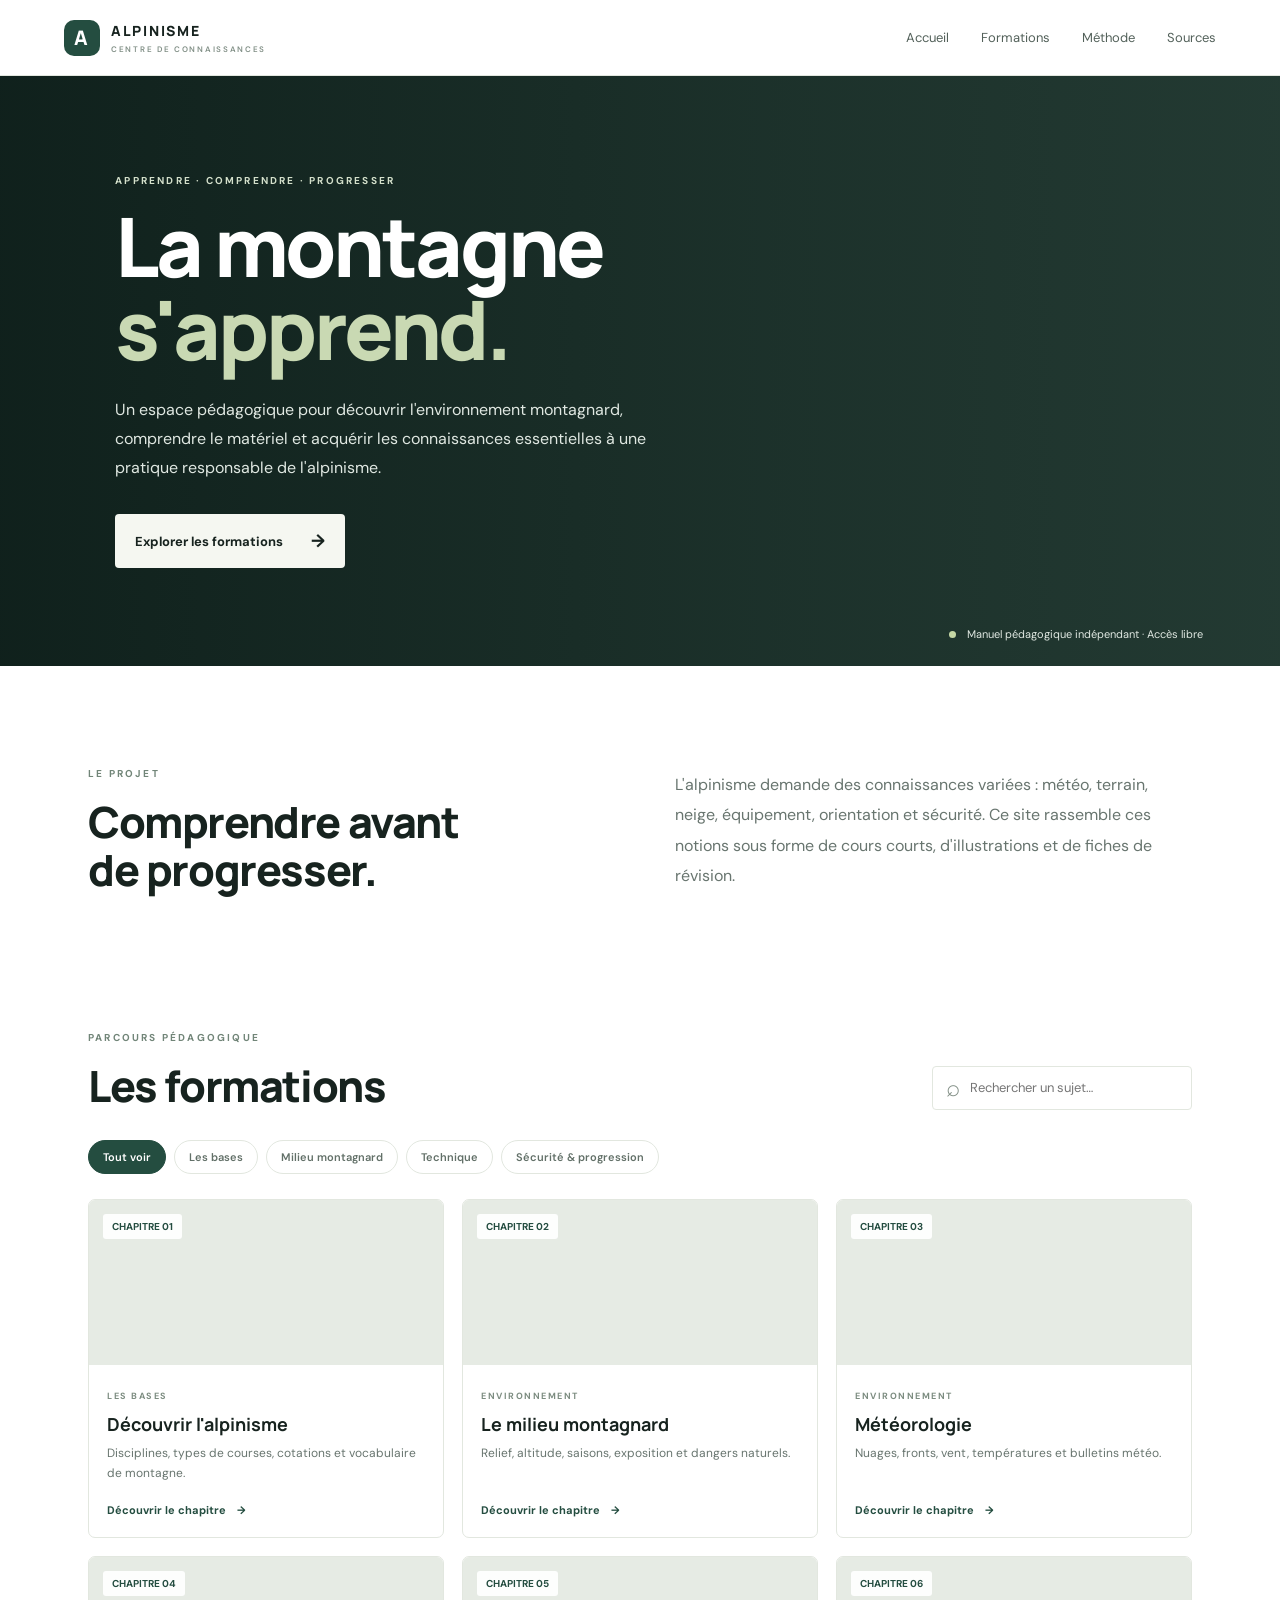
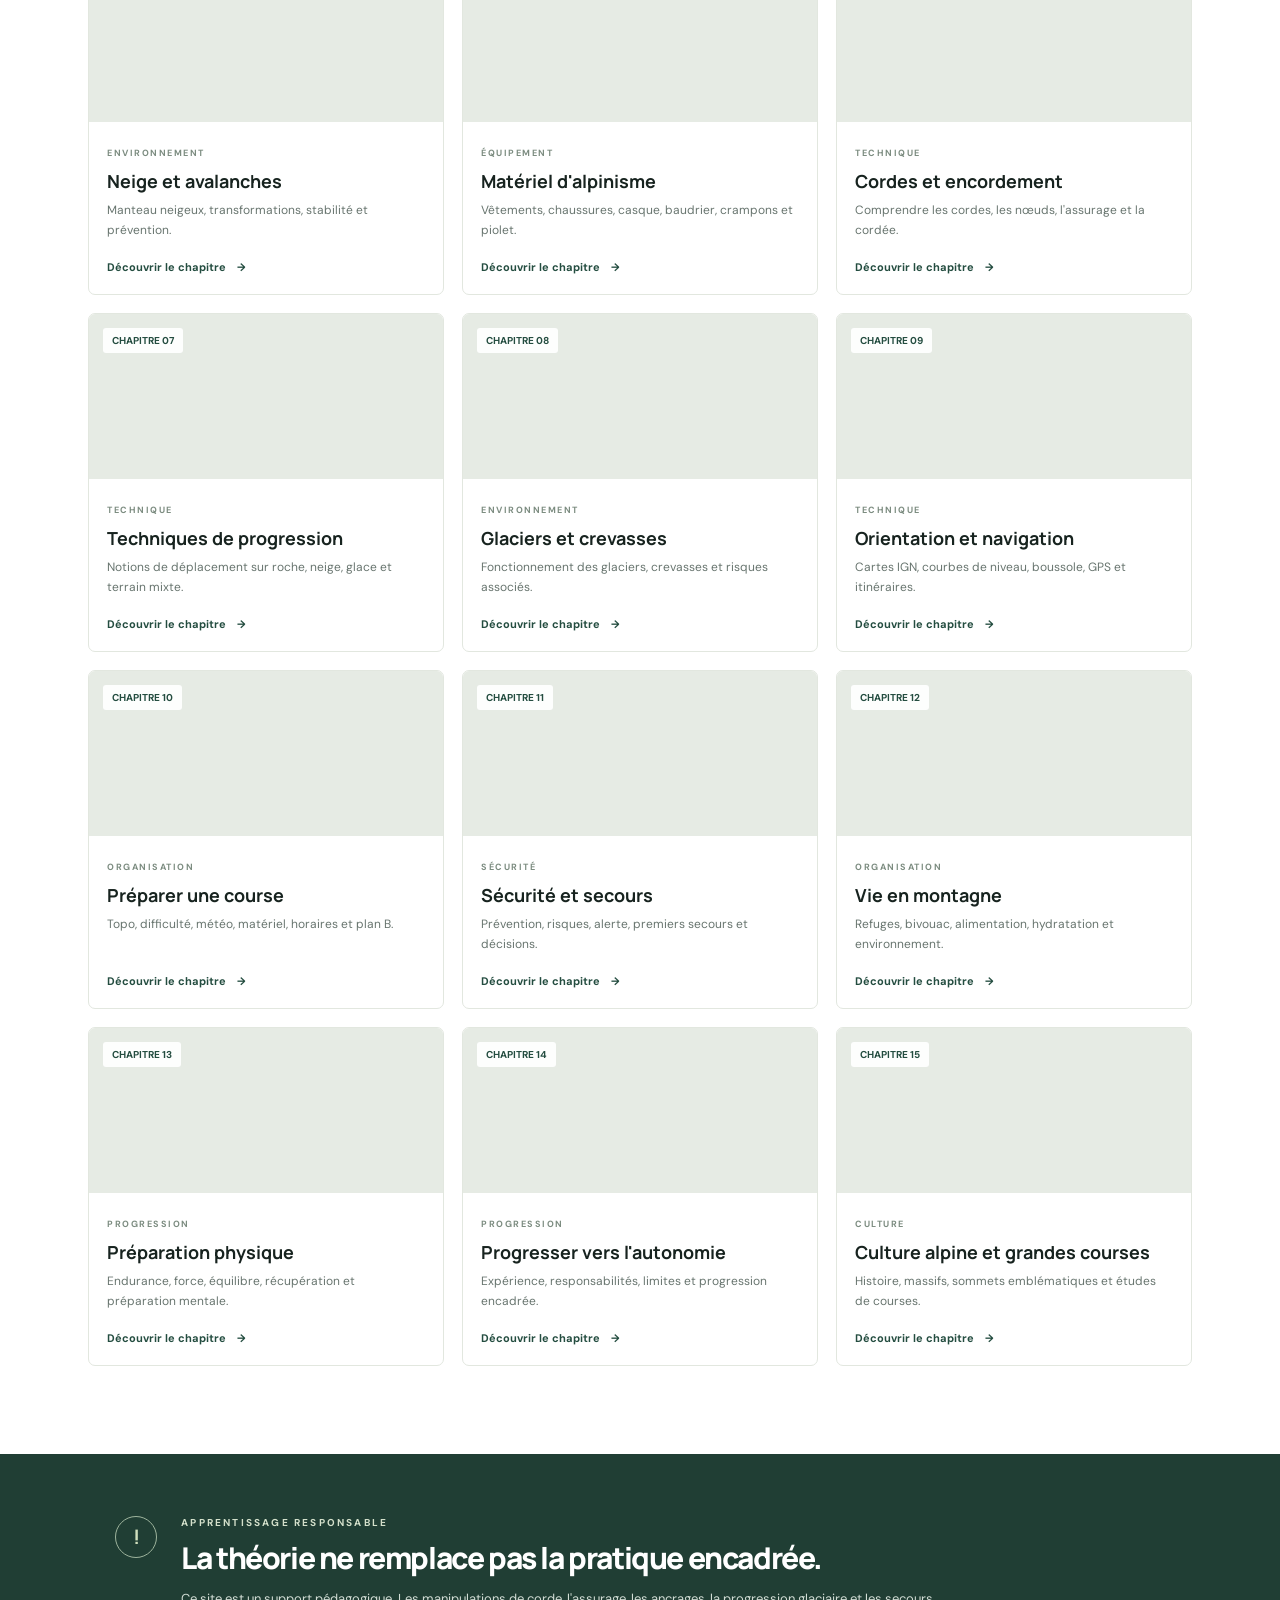
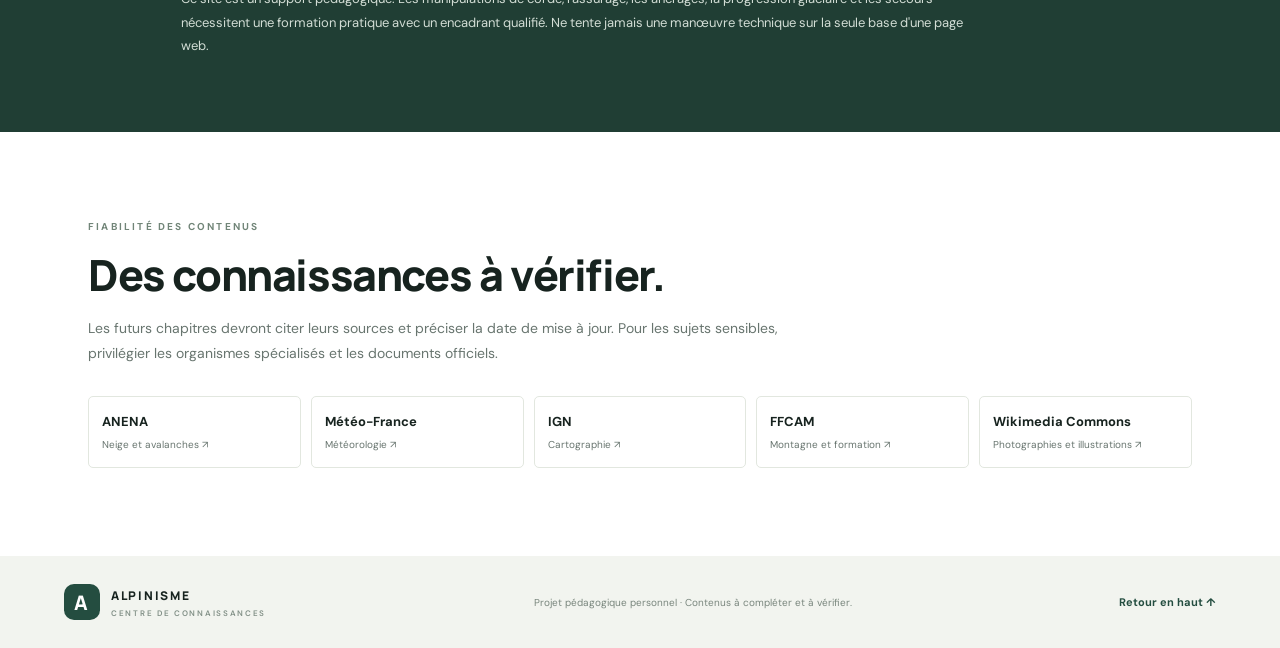
==== index.html @ 08bb518b "Add files via upload" ====
<!doctype html>
<html lang="fr">
<head>
  <meta charset="utf-8">
  <meta name="viewport" content="width=device-width, initial-scale=1">
  <meta name="description" content="Cours visuels pour découvrir et comprendre l'alpinisme.">
  <title>Alpinisme — Centre de formation</title>
  <link rel="stylesheet" href="style.css">
</head>
<body>
<header class="topbar">
  <a class="brand" href="#accueil" aria-label="Accueil">
    <span class="brand-mark">A</span><span>ALPINISME<span class="brand-sub">CENTRE DE CONNAISSANCES</span></span>
  </a>
  <button class="menu-toggle" id="menuToggle" aria-label="Ouvrir le menu">☰</button>
  <nav id="mainNav">
    <a href="#accueil">Accueil</a>
    <a href="#formations">Formations</a>
    <a href="#methode">Méthode</a>
    <a href="#sources">Sources</a>
  </nav>
</header>

<main>
  <section class="hero" id="accueil">
    <div class="hero-shade"></div>
    <div class="hero-content">
      <p class="eyebrow">APPRENDRE · COMPRENDRE · PROGRESSER</p>
      <h1>La montagne<br><em>s'apprend.</em></h1>
      <p class="hero-copy">Un espace pédagogique pour découvrir l'environnement montagnard, comprendre le matériel et acquérir les connaissances essentielles à une pratique responsable de l'alpinisme.</p>
      <a class="button button-light" href="#formations">Explorer les formations <span>→</span></a>
    </div>
    <div class="hero-note"><span class="dot"></span> Manuel pédagogique indépendant · Accès libre</div>
  </section>

  <section class="intro section-wrap">
    <div>
      <p class="eyebrow dark">LE PROJET</p>
      <h2>Comprendre avant<br>de progresser.</h2>
    </div>
    <p class="intro-text">L'alpinisme demande des connaissances variées : météo, terrain, neige, équipement, orientation et sécurité. Ce site rassemble ces notions sous forme de cours courts, d'illustrations et de fiches de révision.</p>
  </section>

  <section class="courses section-wrap" id="formations">
    <div class="section-heading">
      <div><p class="eyebrow dark">PARCOURS PÉDAGOGIQUE</p><h2>Les formations</h2></div>
      <label class="search-box"><span>⌕</span><input id="searchInput" type="search" placeholder="Rechercher un sujet…" aria-label="Rechercher un sujet"></label>
    </div>
    <div class="filter-row" id="filterRow">
      <button class="filter active" data-filter="all">Tout voir</button>
      <button class="filter" data-filter="bases">Les bases</button>
      <button class="filter" data-filter="milieu">Milieu montagnard</button>
      <button class="filter" data-filter="technique">Technique</button>
      <button class="filter" data-filter="securite">Sécurité & progression</button>
    </div>
    <div class="course-grid" id="courseGrid"></div>
    <p class="no-results" id="noResults" hidden>Aucun chapitre ne correspond à cette recherche.</p>
  </section>

  <section class="notice-band" id="methode">
    <div class="notice-icon">!</div>
    <div><p class="eyebrow">APPRENTISSAGE RESPONSABLE</p><h2>La théorie ne remplace pas la pratique encadrée.</h2>
      <p>Ce site est un support pédagogique. Les manipulations de corde, l'assurage, les ancrages, la progression glaciaire et les secours nécessitent une formation pratique avec un encadrant qualifié. Ne tente jamais une manœuvre technique sur la seule base d'une page web.</p>
    </div>
  </section>

  <section class="sources section-wrap" id="sources">
    <p class="eyebrow dark">FIABILITÉ DES CONTENUS</p>
    <h2>Des connaissances à vérifier.</h2>
    <p>Les futurs chapitres devront citer leurs sources et préciser la date de mise à jour. Pour les sujets sensibles, privilégier les organismes spécialisés et les documents officiels.</p>
    <div class="source-list">
      <a href="https://www.anena.org/" target="_blank" rel="noopener">ANENA <span>Neige et avalanches ↗</span></a>
      <a href="https://meteofrance.com/" target="_blank" rel="noopener">Météo-France <span>Météorologie ↗</span></a>
      <a href="https://www.ign.fr/" target="_blank" rel="noopener">IGN <span>Cartographie ↗</span></a>
      <a href="https://www.ffcam.fr/" target="_blank" rel="noopener">FFCAM <span>Montagne et formation ↗</span></a>
      <a href="https://commons.wikimedia.org/" target="_blank" rel="noopener">Wikimedia Commons <span>Photographies et illustrations ↗</span></a>
    </div>
  </section>
</main>

<footer><a class="brand footer-brand" href="#accueil"><span class="brand-mark">A</span><span>ALPINISME<span class="brand-sub">CENTRE DE CONNAISSANCES</span></span></a><p>Projet pédagogique personnel · Contenus à compléter et à vérifier.</p><a href="#accueil" class="back-top">Retour en haut ↑</a></footer>
<script src="script.js"></script>
</body>
</html>
---- style.css ----
@import url('https://fonts.googleapis.com/css2?family=DM+Sans:wght@400;500;600;700&family=Manrope:wght@400;500;600;700;800&display=swap');
:root{--ink:#17231f;--muted:#68756f;--green:#244d40;--lime:#c5d7a5;--paper:#f5f6f2;--line:#e2e7df}
*{box-sizing:border-box}html{scroll-behavior:smooth}body{margin:0;background:#fff;color:var(--ink);font-family:'DM Sans',sans-serif}a{color:inherit;text-decoration:none}.topbar{height:76px;padding:0 max(5vw,24px);display:flex;align-items:center;justify-content:space-between;background:#fff;position:sticky;top:0;z-index:10;border-bottom:1px solid var(--line)}.brand{display:flex;gap:11px;align-items:center;font:800 14px Manrope,sans-serif;letter-spacing:1.7px}.brand-mark{width:36px;height:36px;background:var(--green);color:#fff;border-radius:10px;display:grid;place-items:center;font:800 20px Manrope}.brand-sub{display:block;font:600 8px 'DM Sans';letter-spacing:1.7px;color:#829087;margin-top:4px}.topbar nav{display:flex;gap:32px;font-size:13px;color:#53615a}.topbar nav a:hover{color:var(--green)}.menu-toggle{display:none;border:0;background:none;font-size:24px}
.hero{min-height:590px;position:relative;display:flex;align-items:center;padding:80px max(9vw,28px);color:white;background:#263e36 url('https://images.unsplash.com/photo-1464822759023-fed622ff2c3b?auto=format&fit=crop&w=2000&q=85') center 48%/cover no-repeat}.hero-shade{position:absolute;inset:0;background:linear-gradient(90deg,rgba(12,28,24,.86),rgba(12,28,24,.38) 60%,rgba(12,28,24,.12))}.hero-content{position:relative;max-width:660px}.eyebrow{font-size:10px;letter-spacing:2.2px;font-weight:700;color:#d4e0cb;margin:0 0 18px}.eyebrow.dark{color:#718578}.hero h1{font:800 clamp(48px,7vw,82px)/1.02 Manrope,sans-serif;letter-spacing:-3px;margin:0 0 24px}.hero h1 em{font-style:normal;color:#c9d9b3}.hero-copy{font-size:16px;line-height:1.8;color:#e0e8e2;max-width:550px;margin-bottom:32px}.button{display:inline-flex;align-items:center;gap:28px;padding:15px 20px;border-radius:4px;font-size:13px;font-weight:700}.button-light{background:#f5f7f1;color:var(--ink)}.button span{font-size:18px}.hero-note{position:absolute;bottom:25px;right:6%;font-size:11px;color:#e0e8e2}.dot{display:inline-block;width:7px;height:7px;background:#c5d7a5;border-radius:50%;margin-right:8px}
.section-wrap{max-width:1160px;margin:auto;padding:88px 28px}.intro{display:grid;grid-template-columns:1fr 1fr;gap:70px;align-items:center}.section-wrap h2,.notice-band h2{font:800 clamp(30px,4vw,43px)/1.12 Manrope,sans-serif;letter-spacing:-1.4px;margin:0}.intro-text{font-size:16px;line-height:1.9;color:var(--muted);max-width:520px}.courses{padding-top:35px}.section-heading{display:flex;justify-content:space-between;align-items:end;gap:25px;margin-bottom:30px}.search-box{display:flex;align-items:center;border:1px solid var(--line);padding:0 13px;height:44px;border-radius:4px;min-width:260px;color:#839087}.search-box span{font-size:24px;margin-right:8px}.search-box input{border:0;outline:0;font:13px 'DM Sans';width:100%;background:transparent}.filter-row{display:flex;gap:8px;flex-wrap:wrap;margin-bottom:25px}.filter{border:1px solid var(--line);background:white;padding:9px 14px;border-radius:30px;font:600 11px 'DM Sans';color:#627068;cursor:pointer}.filter.active,.filter:hover{background:var(--green);color:#fff;border-color:var(--green)}.course-grid{display:grid;grid-template-columns:repeat(3,1fr);gap:18px}.course-card{border:1px solid var(--line);border-radius:7px;overflow:hidden;transition:transform .2s,box-shadow .2s;background:white}.course-card:hover{transform:translateY(-3px);box-shadow:0 12px 30px #1b39200d}.course-image{height:165px;background:#e6ebe4 center/cover no-repeat;position:relative}.course-number{position:absolute;left:14px;top:14px;background:#ffffffed;border-radius:3px;padding:6px 9px;font-size:10px;font-weight:700;color:var(--green)}.course-body{padding:18px}.course-category{font-size:9px;letter-spacing:1.5px;text-transform:uppercase;color:#7c8c80;font-weight:700}.course-body h3{font:700 18px Manrope;margin:8px 0}.course-body p{font-size:12px;line-height:1.65;color:var(--muted);min-height:40px;margin:0 0 14px}.course-link{font-size:11px;font-weight:700;color:var(--green)}.course-link span{margin-left:8px}.no-results{color:var(--muted);padding:25px}.notice-band{background:#203e34;color:#fff;padding:62px max(9vw,28px);display:flex;gap:24px;align-items:flex-start}.notice-icon{flex:0 0 42px;height:42px;border:1px solid #9eb49d;border-radius:50%;display:grid;place-items:center;color:#d0dfbd;font:700 20px Manrope}.notice-band .eyebrow{margin-bottom:12px}.notice-band h2{font-size:30px;max-width:700px}.notice-band p:last-child{max-width:800px;color:#d2ddd5;font-size:13px;line-height:1.8}.sources h2{margin-bottom:16px}.sources>p:not(.eyebrow){color:var(--muted);line-height:1.8;max-width:700px;font-size:14px}.source-list{display:grid;grid-template-columns:repeat(5,1fr);gap:10px;margin-top:30px}.source-list a{border:1px solid var(--line);padding:16px 13px;border-radius:5px;font-weight:700;font-size:13px}.source-list span{display:block;font-size:10px;font-weight:400;color:var(--muted);margin-top:8px}footer{background:#f2f4ef;padding:28px max(5vw,24px);display:flex;align-items:center;justify-content:space-between;gap:20px}footer p{font-size:10px;color:#79867d}.footer-brand{font-size:12px}.back-top{font-size:11px;font-weight:700;color:var(--green)}
@media(max-width:800px){.course-grid{grid-template-columns:repeat(2,1fr)}.source-list{grid-template-columns:repeat(2,1fr)}.intro{gap:25px}.topbar nav{gap:16px}}
@media(max-width:600px){.topbar{height:65px}.menu-toggle{display:block}.topbar nav{display:none;position:absolute;top:65px;left:0;right:0;background:#fff;padding:18px 25px;flex-direction:column;border-bottom:1px solid var(--line)}.topbar nav.open{display:flex}.hero{min-height:570px;padding:65px 25px}.hero h1{letter-spacing:-2px}.hero-copy{font-size:14px}.hero-note{left:25px;right:auto}.section-wrap{padding:65px 22px}.intro{grid-template-columns:1fr;gap:8px}.intro-text{font-size:14px}.section-heading{align-items:stretch;flex-direction:column}.search-box{min-width:0}.course-grid{grid-template-columns:1fr}.course-image{height:190px}.notice-band{padding:48px 23px;gap:15px}.notice-band h2{font-size:24px}.source-list{grid-template-columns:1fr 1fr}footer{flex-wrap:wrap}footer p{order:3;width:100%}}
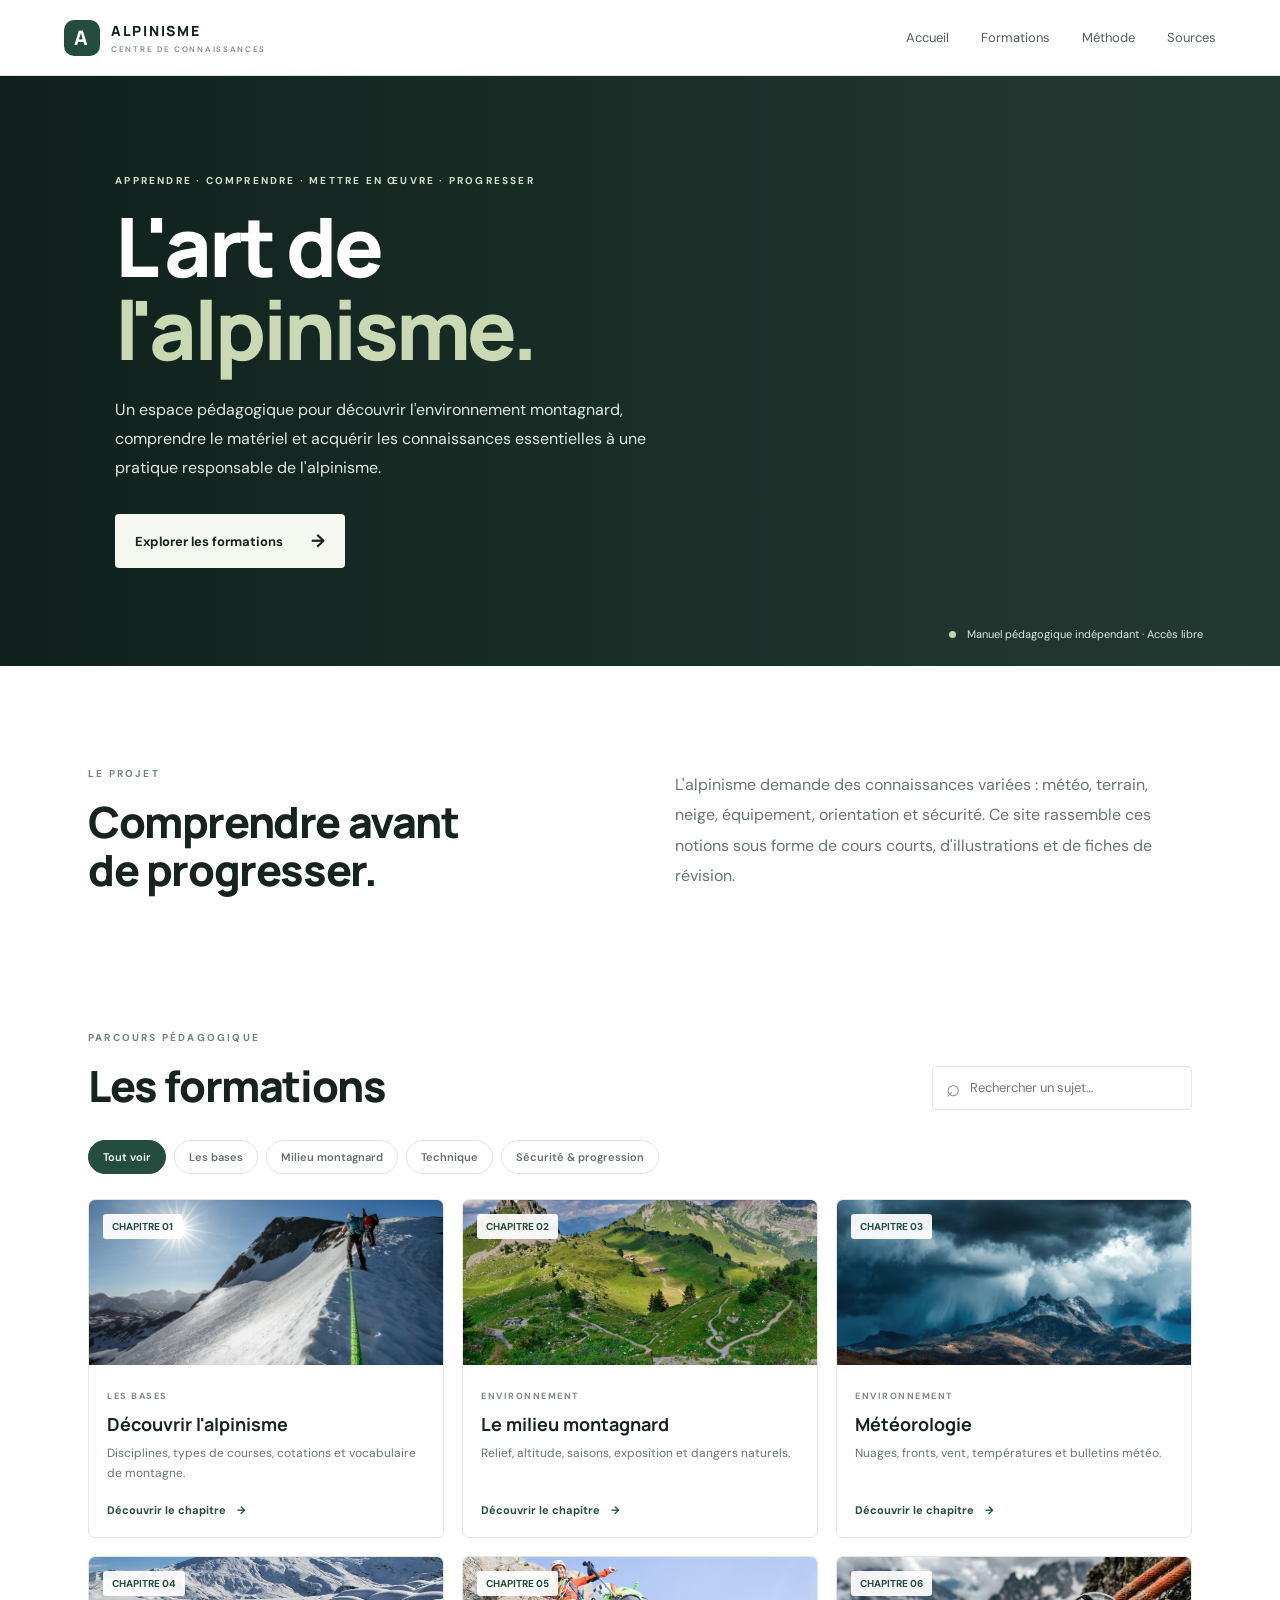
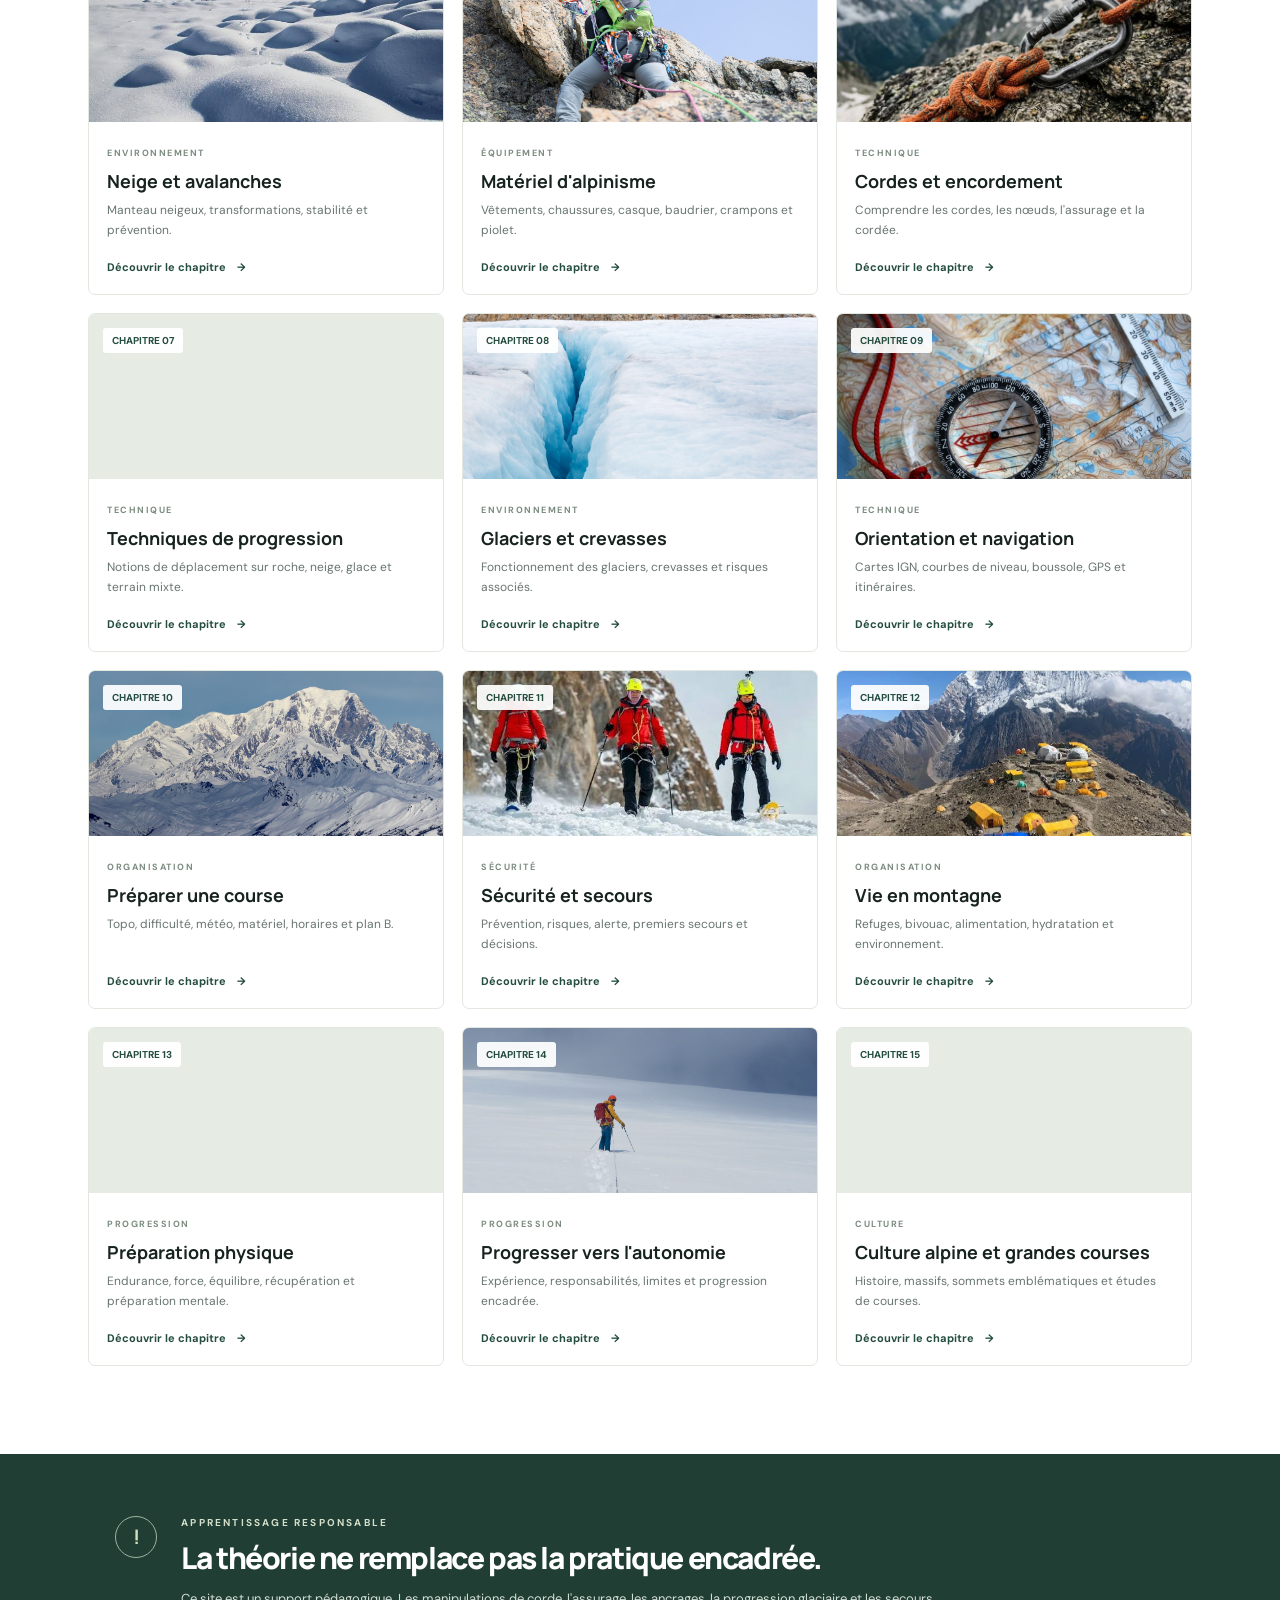
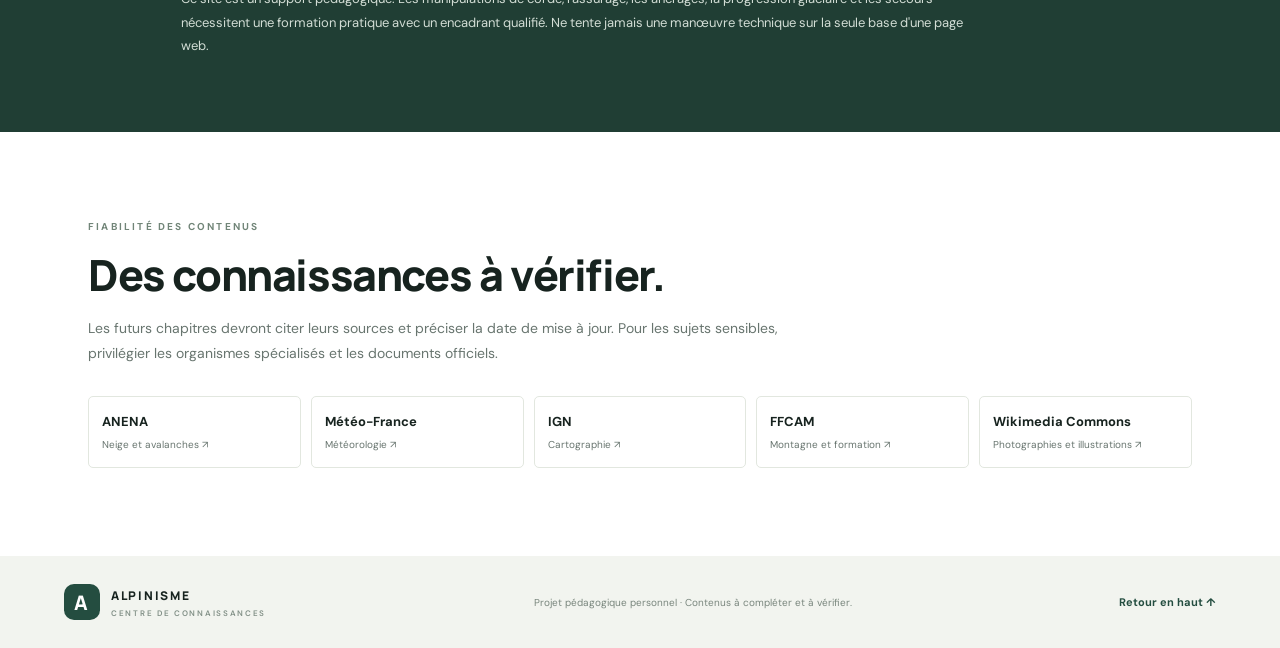
==== commit d94a20d8: "Update hero section text in index.html" ====
--- a/index.html
+++ b/index.html
@@ -25,8 +25,8 @@
   <section class="hero" id="accueil">
     <div class="hero-shade"></div>
     <div class="hero-content">
-      <p class="eyebrow">APPRENDRE · COMPRENDRE · PROGRESSER</p>
-      <h1>La montagne<br><em>s'apprend.</em></h1>
+      <p class="eyebrow">APPRENDRE · COMPRENDRE · METTRE EN ŒUVRE · PROGRESSER</p>
+      <h1>L'art de<br><em>l'alpinisme.</em></h1>
       <p class="hero-copy">Un espace pédagogique pour découvrir l'environnement montagnard, comprendre le matériel et acquérir les connaissances essentielles à une pratique responsable de l'alpinisme.</p>
       <a class="button button-light" href="#formations">Explorer les formations <span>→</span></a>
     </div>
@@ -81,4 +81,4 @@
 <footer><a class="brand footer-brand" href="#accueil"><span class="brand-mark">A</span><span>ALPINISME<span class="brand-sub">CENTRE DE CONNAISSANCES</span></span></a><p>Projet pédagogique personnel · Contenus à compléter et à vérifier.</p><a href="#accueil" class="back-top">Retour en haut ↑</a></footer>
 <script src="script.js"></script>
 </body>
-</html>+</html>
